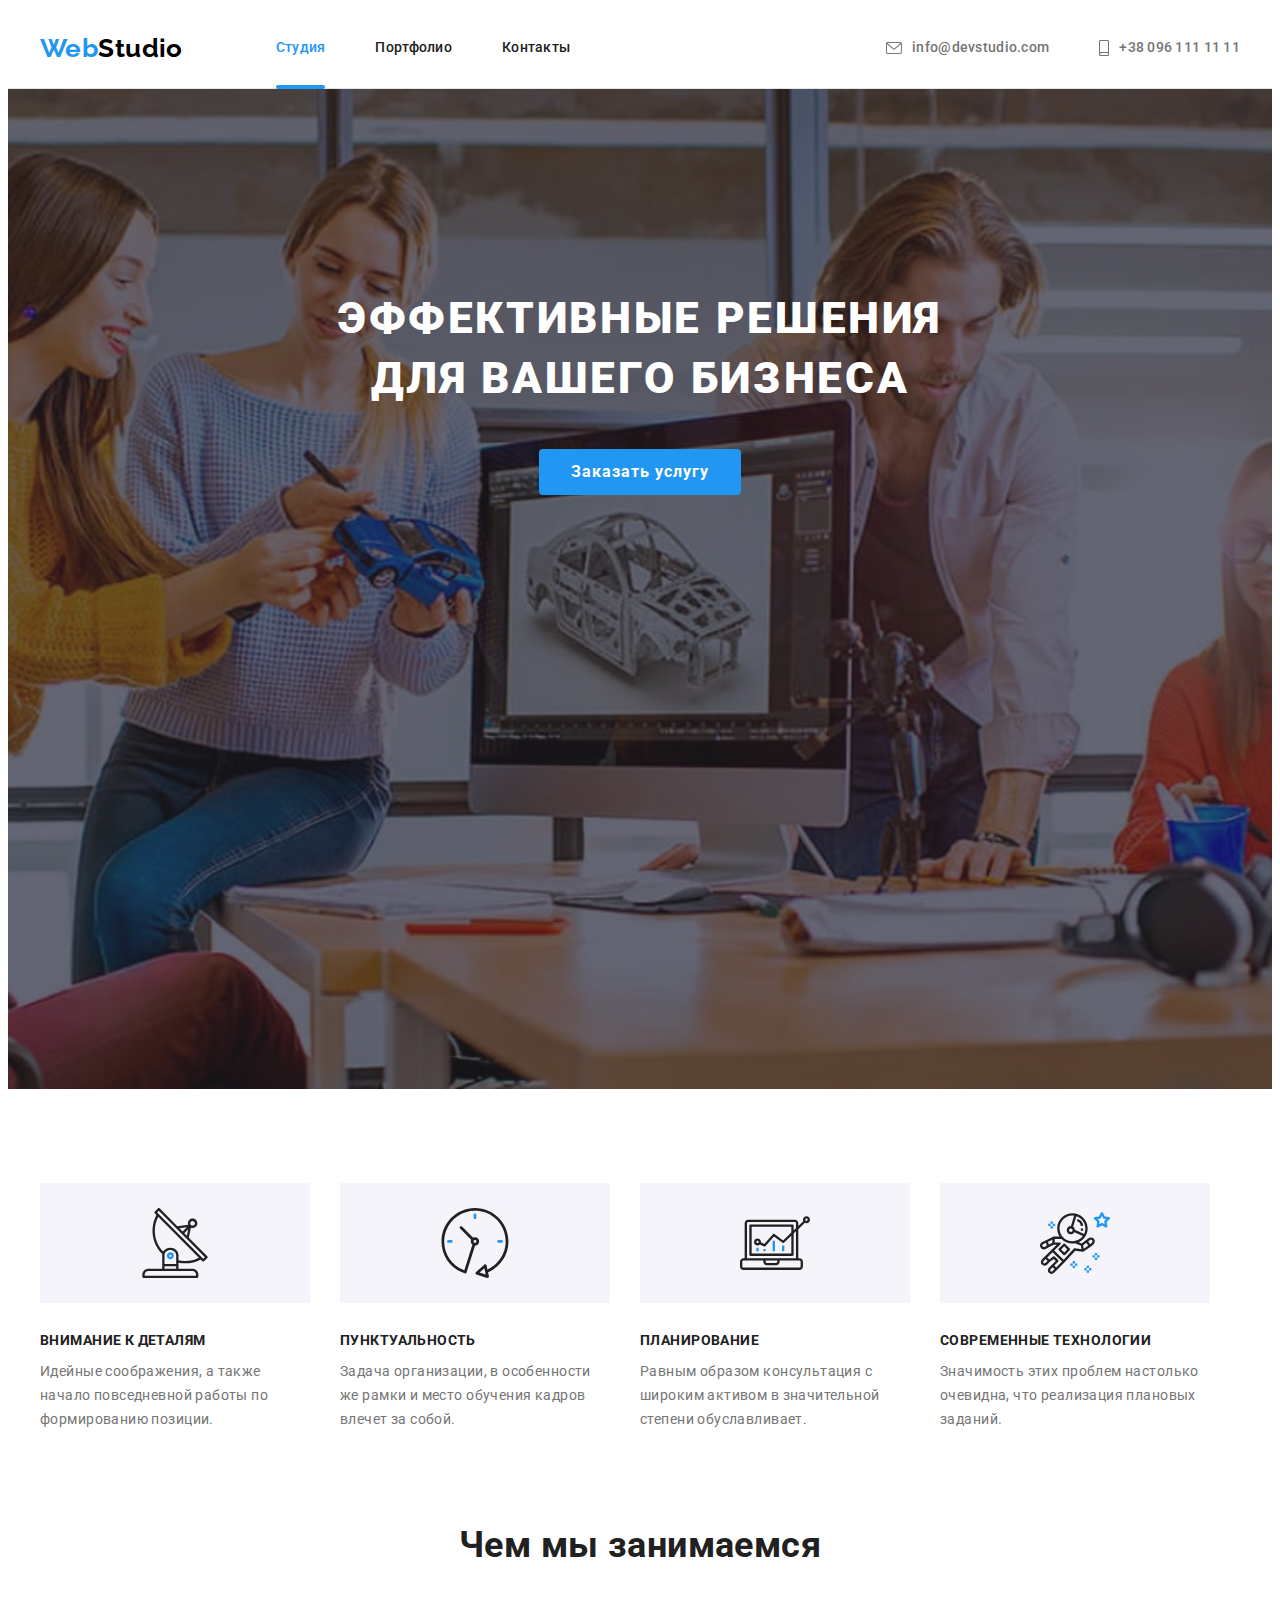
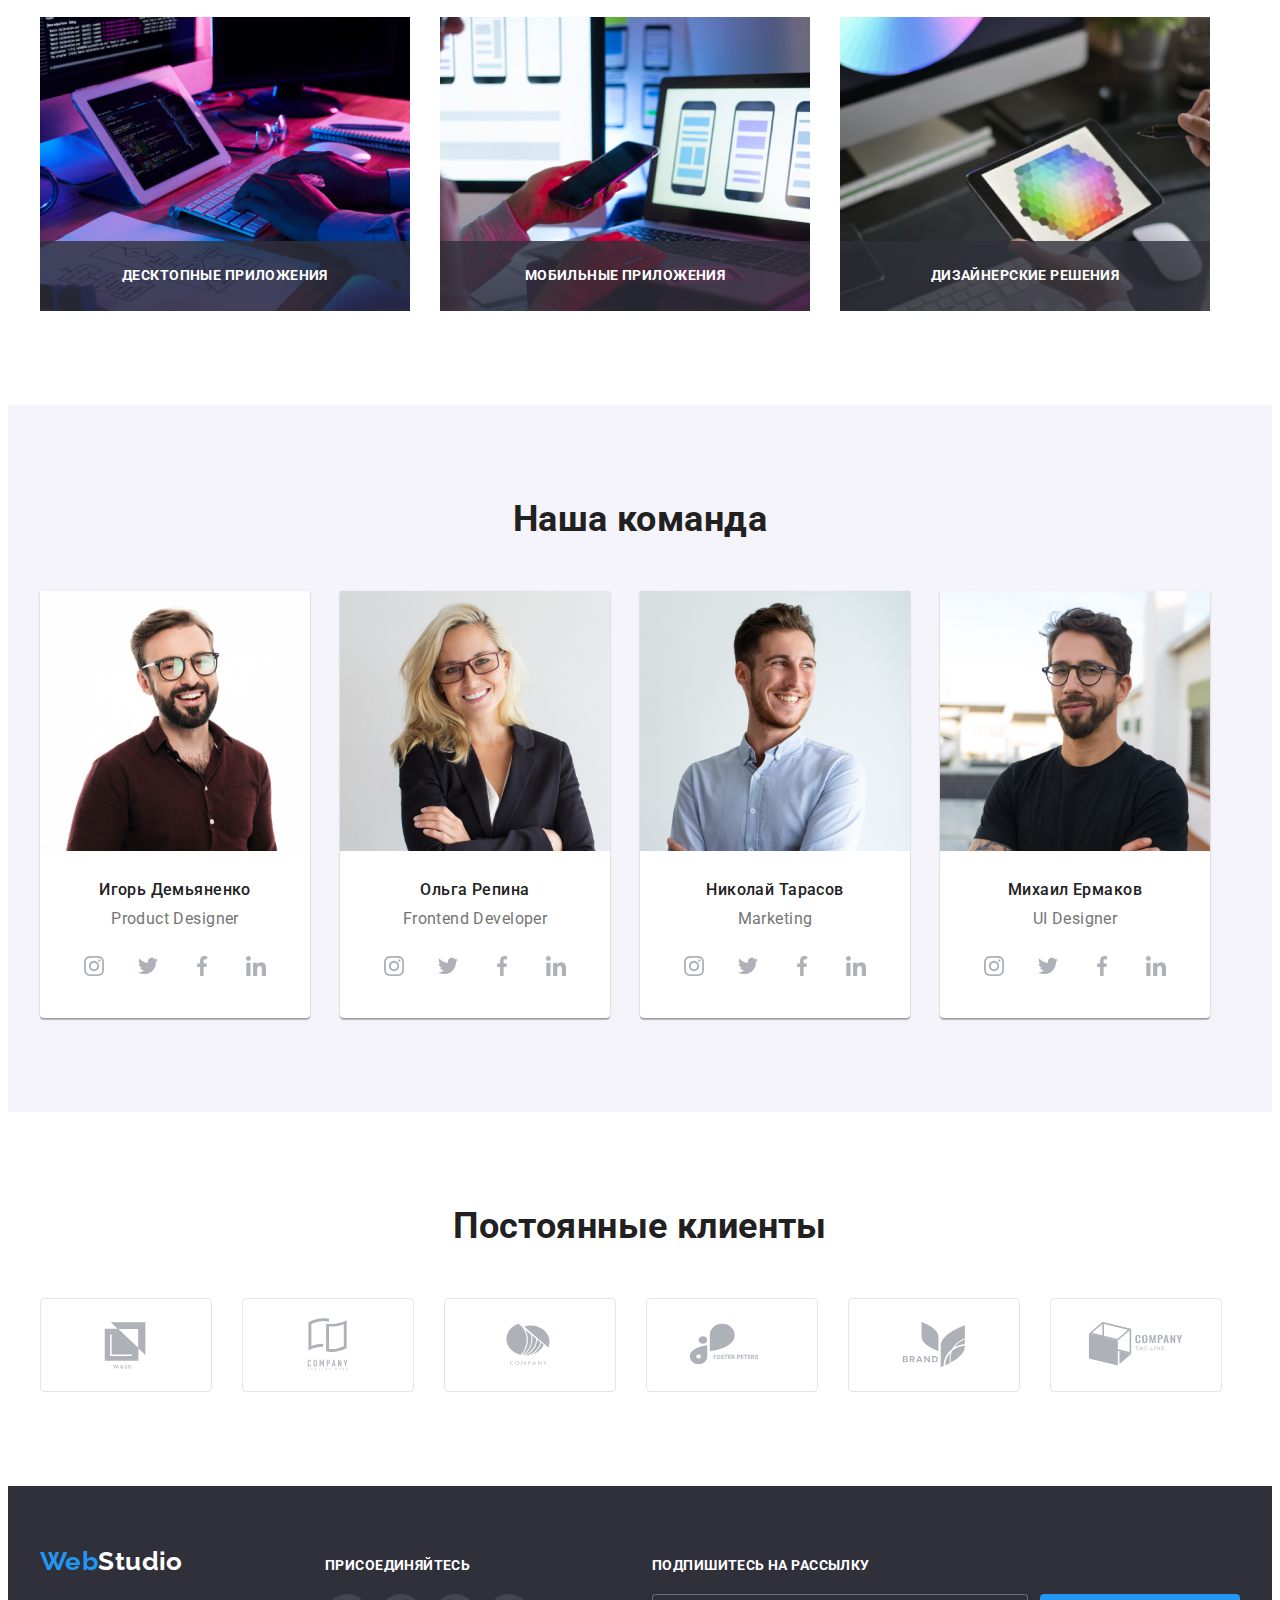
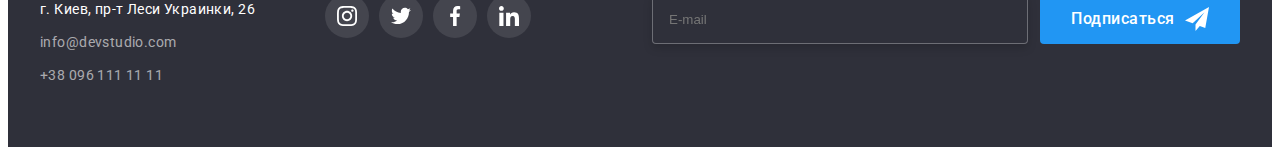
==== index.html @ f5b24560 "добавляет БЭМ в хедер" ====
<!DOCTYPE html>
<html lang="ru">
  <head>
    <meta charset="UTF-8" />
    <meta http-equiv="X-UA-Compatible" content="IE=edge" />
    <meta name="viewport" content="width=device-width, initial-scale=1.0" />
    <title>Document</title>
    <link rel="preconnect" href="https://fonts.googleapis.com" />
    <link rel="preconnect" href="https://fonts.gstatic.com" crossorigin />
    <link
      href="https://fonts.googleapis.com/css2?family=Raleway:wght@700&family=Roboto:wght@400;500;700;900&display=swap"
      rel="stylesheet"
    />
    <link rel="stylesheet" href="https://cdnjs.cloudflare.com/ajax/libs/modern-normalize/1.1.0/modern-normalize.min.css" integrity="sha512-wpPYUAdjBVSE4KJnH1VR1HeZfpl1ub8YT/NKx4PuQ5NmX2tKuGu6U/JRp5y+Y8XG2tV+wKQpNHVUX03MfMFn9Q==" crossorigin="anonymous" referrerpolicy="no-referrer" />
    <link rel="stylesheet" href="./css/styles.css" />
  </head>
  <body>
    <!--Шапка профиля-->

    <header class="header">
      <div class="container container--position">

      <nav class="navigation">
        <a href="./index.html" class="logo">Web<span class="logo__text">Studio</span></a>

        <ul class="site-nav list">
          <li class="site-nav__item">
            <a href="./index.html" class="site-nav__link link site-nav__link--current">Студия</a></li>
          <li class="site-nav__item">
            <a href="./portfolio.html" class="site-nav__link link">Портфолио</a></li>
          <li class="site-nav__item">
            <a href="" class="site-nav__link link">Контакты</a></li>
        </ul>
      </nav>

      <ul class="site-cont list">
        <li class="site-cont__item">
          <a href="mailto:info@devstudio.com" class="site-cont__link link">
            <svg class="site-cont__icon" width="16" height="12">
              <use href="./images/symbol-defs.svg#envelope"></use>
            </svg>
            info@devstudio.com</a></li>
        <li class="site-cont__item site-cont__item--left">
          <a href="tel:+380961111111" class="site-cont__link link">
            <svg class="site-cont__icon" width="10" height="16">
              <use href="./images/symbol-defs.svg#smartphone"></use>
            </svg>
            +38 096 111 11 11</a></li>
      </ul>
      </div>
    </header>
    <main>
      <!--Главная секция-->

      
      <section class="main-name">
        <div class="container">
        <h1 class="main-name-title">Эффективные решения <br> для вашего бизнеса</h1>
        <button type="button" class="button primary link" data-modal-open>Заказать услугу</button>
        </div>
      </section>
      

      <!--Особенности-->

      <section class="section fon-bnf">
        <div class="container">
        <h2 class="section-title visually-hidden">Особенности</h2>
        <ul class="benefits list">
          <li class="item">
            <div class="item-icon">
              <svg class="icon-name-bnf">
                <use href="./images/symbol-defs.svg#antenna"></use>
              </svg>
            </div>
            <h3 class="benefits-title">Внимание к деталям</h3>
            <p class="benefits-about">
              Идейные соображения, а также начало повседневной работы по формированию позиции.
            </p>
          </li>
          <li class="item icon-clock">
            <div class="item-icon">
              <svg class="icon-name-bnf">
                <use href="./images/symbol-defs.svg#clock"></use>
              </svg>
            </div>
            <h3 class="benefits-title">Пунктуальность</h3>
            <p class="benefits-about">
              Задача организации, в особенности же рамки и место обучения кадров влечет за собой.
            </p>
          </li>
          <li class="item icon-diagram">
            <div class="item-icon">
              <svg class="icon-name-bnf">
                <use href="./images/symbol-defs.svg#diagram"></use>
              </svg>
            </div>
            <h3 class="benefits-title">Планирование</h3>
            <p class="benefits-about">
              Равным образом консультация с широким активом в значительной степени обуславливает.
            </p>
          </li>
          <li class="item icon-astronaut">
            <div class="item-icon">
              <svg class="icon-name-bnf">
                <use href="./images/symbol-defs.svg#astronaut"></use>
              </svg>
            </div>
            <h3 class="benefits-title">Современные технологии</h3>
            <p class="benefits-about">
              Значимость этих проблем настолько очевидна, что реализация плановых заданий.
            </p>
          </li>
        </ul>
        </div>
      </section>

      <!--Чем мы занимаемся-->

      <section class="section">
        <div class="container">
        <h2 class="section-title">Чем мы занимаемся</h2>

        <ul class="work-list list">
          <li class="item">
            
              <img src="./images/img1.jpg" alt="Компьютер" width="370" />
                <p class="app-text">Десктопные приложения</p>
              
          </li>
          <li class="item">
      
              <img src="./images/img2.jpg" alt="Телефон" width="370" />
                <p class="app-text">Мобильные приложения</p>
              
          </li>
          <li class="item">
            
              <img src="./images/img3.jpg" alt="Планшет" width="370" />
                <p class="app-text">Дизайнерские решения</p>
              
          </li>
        </ul>
        </div>
      </section>

      <!--Наша команда-->

      <section class="section fon-team">
        <div class="container">
        <h2 class="section-title">Наша команда</h2>

        <ul class="team list">
          <li class="item">
            <img src="./images/igor.jpg" alt="Игорь Демьяненко" width="270" />
            <div class="team-border">
            <h3 class="team-title">Игорь Демьяненко</h3>
            <p lang="en" class="team-position">Product Designer</p>
            <ul class="social list">
              <li class="item-social">
                
                <a href="" class="social-link link">
                  <svg class="icon-social">
                    <use href="./images/symbol-defs.svg#instagram-comd"></use>
                  </svg>
                </a>
                
              </li>
              <li class="item-social">
                
                <a href="" class="social-link link">
                  <svg class="icon-social">
                    <use href="./images/symbol-defs.svg#twitter-comd"></use>
                  </svg>
                </a>
                
              </li>
              <li class="item-social">
                
                <a href="" class="social-link link">
                  <svg class="icon-social">
                    <use href="./images/symbol-defs.svg#facebook-comd"></use>
                  </svg>
                </a>
                
              </li>
              <li class="item-social">
                
                <a href="" class="social-link link">
                  <svg class="icon-social">
                    <use href="./images/symbol-defs.svg#linkedin-comd"></use>
                  </svg>
                </a>
                
              </li>
            </ul>
            </div>
          </li>
          <li class="item">
            <img src="./images/olga.jpg" alt="Ольга Репина" width="270" />
            <div class="team-border">
            <h3 class="team-title">Ольга Репина</h3>
            <p lang="en" class="team-position">Frontend Developer</p>
            <ul class="social list">
              <li class="item-social">
                <div class="icon-border">
                <a href="" class="social-link link">
                <svg class="icon-social">
                  <use href="./images/symbol-defs.svg#instagram-comd"></use>
                </svg>
                </a>
                </div>
              </li>
              <li class="item-social">
                <div class="icon-border">
                <a href="" class="social-link link">
                <svg class="icon-social">
                  <use href="./images/symbol-defs.svg#twitter-comd"></use>
                </svg>
                </a>
                </div>
              </li>
              <li class="item-social">
                <div class="icon-border">
                <a href="" class="social-link link">
                <svg class="icon-social">
                  <use href="./images/symbol-defs.svg#facebook-comd"></use>
                </svg>
                </a>
                </div>
              </li>
              <li class="item-social">
                <div class="icon-border">
                <a href="" class="social-link link">
                <svg class="icon-social">
                  <use href="./images/symbol-defs.svg#linkedin-comd"></use>
                </svg>
                </a>
                </div>
              </li>
            </ul>
            </div>
            
          </li>
          <li class="item">
            <img src="./images/nikolay.jpg" alt="Николай Тарасов" width="270" />
            <div class="team-border">
            <h3 class="team-title">Николай Тарасов</h3>
            <p lang="en" class="team-position">Marketing</p>
            <ul class="social list">
              <li class="item-social">
                <div class="icon-border">
                <a href="" class="social-link link">
                <svg class="icon-social">
                  <use href="./images/symbol-defs.svg#instagram-comd"></use>
                </svg>
                </a>
                </div>
              </li>
              <li class="item-social">
                <div class="icon-border">
                <a href="" class="social-link link">
                <svg class="icon-social">
                  <use href="./images/symbol-defs.svg#twitter-comd"></use>
                </svg>
                </a>
                </div>
              </li>
              <li class="item-social">
                <div class="icon-border">
                <a href="" class="social-link link">
                <svg class="icon-social">
                  <use href="./images/symbol-defs.svg#facebook-comd"></use>
                </svg>
                </a>
                </div>
              </li>
              <li class="item-social">
                <div class="icon-border">
                <a href="" class="social-link link">
                <svg class="icon-social">
                  <use href="./images/symbol-defs.svg#linkedin-comd"></use>
                </svg>
                </a>
                </div>
              </li>
            </ul>
            </div>
            
          </li>
          <li class="item">
            <img src="./images/mihail.jpg" alt="Михаил Ермаков" width="270" />
            <div class="team-border">
            <h3 class="team-title">Михаил Ермаков</h3>
            <p lang="en" class="team-position">UI Designer</p>
            <ul class="social list">
              <li class="item-social">
                <div class="icon-border">
                <a href="" class="social-link link">
                <svg class="icon-social">
                  <use href="./images/symbol-defs.svg#instagram-comd"></use>
                </svg>
                </a>
                </div>
              </li>
              <li class="item-social">
                <div class="icon-border">
                <a href="" class="social-link link">
                <svg class="icon-social">
                  <use href="./images/symbol-defs.svg#twitter-comd"></use>
                </svg>
                </a>
                </div>
              </li>
              <li class="item-social">
                <div class="icon-border">
                <a href="" class="social-link link">
                <svg class="icon-social">
                  <use href="./images/symbol-defs.svg#facebook-comd"></use>
                </svg>
                </a>
                </div>
              </li>
              <li class="item-social">
                <div class="icon-border">
                <a href="" class="social-link link">
                <svg class="icon-social">
                  <use href="./images/symbol-defs.svg#linkedin-comd"></use>
                </svg>
                </a>
                </div>
              </li>
            </ul>
            </div>
            
          </li>
        </ul>
        </div>
      </section>
      
      <!--Постоянные клиенты-->

      <section class="section">
        <div class="container">
        <h2 class="section-title">Постоянные клиенты</h2>
        <ul class="clients list">
          
          <li class="item">
            
            <a href="" class="clients-link link">
              <svg class="icon-name">
                <use href="./images/symbol-defs.svg#Logo-6"></use>
              </svg>
            </a>
            
          </li>
          
          <li class="item">
            
            <a href="" class="clients-link link">
              <svg class="icon-name">
                <use href="./images/symbol-defs.svg#Logo-1"></use>
              </svg>
            </a>
            
          </li>
          <li class="item">
            
            <a href="" class="clients-link link">
              <svg class="icon-name">
                <use href="./images/symbol-defs.svg#Logo-2"></use>
              </svg>
            </a>
            
          </li>
          <li class="item">
            
            <a href="" class="clients-link link">
              <svg class="icon-name">
                <use href="./images/symbol-defs.svg#Logo-3"></use>
              </svg>
            </a>
            
          </li>
          <li class="item">
            
            <a href="" class="clients-link link">
              <svg class="icon-name">
                <use href="./images/symbol-defs.svg#Logo-4"></use>
              </svg>
            </a>
            
          </li>
          <li class="item">
            
            <a href="" class="clients-link link">
              <svg class="icon-name">
                <use href="./images/symbol-defs.svg#Logo-5"></use>
              </svg>
            </a>
            
          </li>
        </ul>
        </div>
      </section>

    </main>

    <!--Подвал-->

    <footer class="footer-page">
      <div class="container">
      <div class="foot-cont">  
      <a href="./index.html" class="logo">Web<span class="logofootStudio">Studio</span></a>

      <div class="address-cont">
      <address class="contacts">
        <ul class="address list">
          <li class="item">
            <a href="" target="_blank" rel="noreferrer noopener" class="address-maps link"
              >г. Киев, пр-т Леси Украинки, 26
              </a>
          </li>
          <li class="item">
            <a href="mailto:info@devstudio.com" class="address-mail link">info@devstudio.com</a>
          </li>
          <li class="item">
            <a href="tel:+380961111111" class="address-mail link">+38 096 111 11 11</a>
          </li>
        </ul>
      </address>
      </div>
      </div>
      
      <div class="soc-fut">
      <h2 class="titel-fut">присоединяйтесь</h2>
      <ul class="fut-list list">
        <li class="item-fut">
          
          <a href="" class="social-border">
          <svg class="icon-fut">
            <use href="./images/symbol-defs.svg#instagram-fut"></use>
          </svg>
          </a>
          
        </li>
        <li class="item-fut">
          
          <a href="" class="social-border">
          <svg class="icon-fut">
            <use href="./images/symbol-defs.svg#twitter-fut"></use>
          </svg>
          </a>
          
        </li>
        <li class="item-fut">
          
          <a href="" class="social-border">
          <svg class="icon-fut">
            <use href="./images/symbol-defs.svg#facebook-fut"></use>
          </svg>
          </a>
          
        </li>
        <li class="item-fut">
          
          <a href="" class="social-border">
          <svg class="icon-fut">
            <use href="./images/symbol-defs.svg#linkedin-fut"></use>
          </svg>
          </a>
          
        </li>
      </ul>
      </div>

      <form class="form">
        <h2 class="spend-titel">Подпишитесь на рассылку</h2>
        <div class="spend-form-fut">
          <div class="spend-form">
            <label for="mail" class="form-label"></label>
            <input type="email" name="mail" id="mail" placeholder="E-mail" required class="form-input"/>
          </div>
          <button type="submit" class="button spend-btn">Подписаться
            <svg class="icon-spend">
              <use href="./images/symbol-defs.svg#send"></use>
            </svg>
          </button>
        </div>

        

      </form>
      
      </div>
    </footer>

    <!--Модальное окно-->

    <div class="backdrop is-hidden" data-modal>
      <div class="modal">
        <button class="close" data-modal-close>
          <svg class="icon-close">
            <use href="./images/symbol-defs.svg#close-black-18dp-2-1"></use>
          </svg>
        </button>

        <form class="form-modal">
          <p class="form-titel-mod">Оставьте свои данные, мы вам перезвоним</p>

          <div class="form-field">
          <label for="name" class="form-label">Имя</label>
          <input type="text" name="name" id="name" class="form-input" required/>
          <svg class="form-icon">
            <use href="./images/symbol-defs.svg#person-black"></use>
          </svg>
          </div>

          <div class="form-field">
          <label for="tel" class="form-label">Телефон</label>
          <input tipe="tel" name="tel" id="tel" class="form-input" required/>
          <svg class="form-icon">
            <use href="./images/symbol-defs.svg#phone-black"></use>
          </svg>
          </div>

          <div class="form-field">
          <label for="mail" class="form-label">Почта</label>
          <input type="email" name="mail" id="mail"class="form-input" required/>
          <svg class="form-icon">
            <use href="./images/symbol-defs.svg#email-black"></use>
          </svg>
          </div>

          <div class="form-field form-comment">
          <label for="comment" class="form-label">Комментарий</label>
          <textarea name="comment" id="comment" placeholder="Введите текст"></textarea>
          </div>

          <div class="form-field form-link">
          
          <label class="form-link-label">
          <input class="checkbox" type="checkbox" name="agreement" class="form-input">  
            <span class="icon"></span>
            Соглашаюсь с рассылкой и принимаю 
            <a href="" class="link">Условия договора</a>
            
          </label>
          </div>


          <button type="submit" class="button btn-form">Отправить</button>
        </form>
      </div>
    </div>

    <script src="./js/modal.js"></script>
  </body>
</html>
---- css/styles.css ----
/*цвет вторичного текста color: #212121*/
/*цвет основного текста color: #757575*/
/*color: #FFFFFF*/
/*акцент #2196F3*/
/*цвет контакты футер color: rgba(255, 255, 255, 0.6);*/
/*цвет фона бизнес и футер background: #2F303A*/
/*цвет наша команда фон background: #F5F4FA*/

:root {
  --primary-text-color: #757575;
  --title-text-color: #212121;
  --accent-color: #2196f3;
  --primary-bg-color: #ffffff;
  --fon-btn-color: #f5f4fa;
  --color-border: #EEEEEE;
  --color-border-buttom: #E5E5E5;
}

body {
  color: var(--primary-text-color);
  background-color: var(--primary-bg-color);
  font-family: Roboto, sans-serif;
  font-size: 14px;
  letter-spacing: 0.03em;
}

h1,
h2,
h3,
h4,
h5,
h6,
p,
ul {
  margin: 0;
}
img {
  display: block;
  max-width: 100%;
  height: auto;
}
address {
  font-style: normal;
}

.section {
  padding: 94px 0;
}

.list {
  list-style: none;
  padding: 0;
  margin: 0;
}

.link {
  text-decoration: none;
}

.container {
  width: 1200px;
  margin-left: auto;
  margin-right: auto;
  padding-left: 15px;
  padding-right: 15px;
  
  /* outline: 2px solid tomato; */
}



.logo {
  color: var(--accent-color);
  font-family: Raleway, sans-serif;
  text-decoration: none;
  font-weight: 700;
  font-size: 26px;
  line-height: 1.19;
}
.logo__text {
  color: #000000;
}


/* --------------header site-nav------------*/
.header {
  display: flex;
  align-items: center;
  border-bottom: 1px solid var(--color-border-buttom);
}

.site-nav__link {
  display: block;
  padding-top: 32px;
  padding-bottom: 32px;

  color: var(--title-text-color);
  text-decoration: none;

  transition: color 250ms cubic-bezier(0.4, 0, 0.2, 1);
}
.site-nav__link:hover,
.site-nav__link:focus {
  color: var(--accent-color);
}

.site-nav__link--current {
  color: var(--accent-color);
}


.site-nav {
  display: flex;
  align-items: center;
  margin-left: 93px;

  font-weight: 500;
  letter-spacing: 0.02em;
  line-height: 1.14;
}

.site-nav__item:not(:last-child) {
  margin-right: 50px;
}
.container--position {
  display: flex;
  align-items: center;
}

.navigation {
  display: flex;
  align-items: center;
}

.site-nav__item {
  position: relative;
}
.site-nav__link--current::after {
  content: "";
  position: absolute;
  bottom: -1px;
  display: block;
  width: 100%;
  height: 4px;
  border-radius: 2px;
  background-color: var(--accent-color);
  
}

/* ------------header contacts---------------*/


.site-cont__link:hover,
.site-cont__link:focus {
  color: var(--accent-color);
}
.site-cont {
  display: flex;
  margin-left: auto;

  font-weight: 500;
  line-height: 1.14;
  letter-spacing: 0.02em;
}
.site-cont__item--left {
  margin-left: 50px;
}

.site-cont__link {
  display: flex;
  align-items:center;
  padding-top: 32px;
  padding-bottom: 32px;

  color: var(--primary-text-color);

  transition: color 250ms cubic-bezier(0.4, 0, 0.2, 1);
}

.site-cont__icon {
  fill: currentColor;
  margin-right: 10px;
}



/* ------------------Главная секция-------------*/
.main-name {
  background-color: #2f303a;
  background-image: linear-gradient(
    to right,
    rgba(47, 48, 58, 0.4),
    rgba(47, 48, 58, 0.4)
  ), url(../images/Img-fon.jpg);
  background-repeat: no-repeat;
  background-position: center; 
  height: 600px;
  max-width: 1600px;
  margin-left: auto;
  margin-right: auto;
  background-size: cover;
  
  text-align: center;
  padding: 200px 0;
}
.main-name .main-name-title {
  margin-top: 0;
  margin-bottom: 40px;
  color: var(--primary-bg-color);
  font-weight: 900;
  font-size: 44px;
  line-height: 1.36;
  text-align: center;
  letter-spacing: 0.06em;
  text-transform: uppercase;
}


.section-title {
  margin-top: 0;
  margin-bottom: 50px;

  color: var(--title-text-color);
  font-weight: 700;
  font-size: 36px;
  line-height: 1.16;
  text-align: center;
  
}

/*----------------особенности----------------*/
.fon-bnf {
  padding-bottom: 0;
}
.benefits {
  display: flex;
}

.benefits .item {
  width: 270px;
  
}
.item-icon {
  display: flex;
  /* outline: 2px solid tomato; */
  justify-content: center;
  align-items: center;
  height: 120px;
  background-color: var(--fon-btn-color);
  margin-bottom: 30px;

}
.icon-name-bnf {
  width: 70px;
  height: 70px;
}



.benefits .item:not(:last-child) {
  margin-right: 30px;
}

.benefits .benefits-title {
  margin-top: 0;
  margin-bottom: 10px;

  color: var(--title-text-color);
  font-weight: 700;
  font-size: 14px;
  line-height: 1.14;
  text-transform: uppercase;
}

.benefits .benefits-about {
  margin-top: 0;
  margin-bottom: 0;

  line-height: 1.72;
}

/*---------------Чем мы занимаемся-------------*/

.work-list {
  display: flex;
}
.work-list .item {
  width: 370px;
}
.work-list .item:not(:last-child) {
  margin-right: 30px;
}

.work-list .item {
  position: relative;
}


.app-text {
  position: absolute;
  
  bottom: 0;
  left: 0;
  margin: 0;
  display: flex;
  justify-content: center;
  align-items: center;

  font-weight: 700;
  line-height: 1.14;
  text-align: center;
  text-transform: uppercase;

  color: #FFFFFF;
  width: 100%;
  height: 70px;

  background-color: rgba(47, 48, 58, 0.8);
}



/*----------------Наша команда---------------*/
.fon-team {
  background-color: var(--fon-btn-color);
}
.team .team-title {
  margin: 0;
  margin-bottom: 10px;

  color: var(--title-text-color);
  font-weight: 500;
  font-size: 16px;
  line-height: 1.18;
  
}

.team .team-position {
  margin-top: 0;
  margin-bottom: 0;
  font-size: 16px;
  line-height: 1.18;
}

.team {
  display: flex;
}
.team .item {
  width: 270px;
  background: var(--primary-bg-color);
  box-shadow: 0px 1px 3px rgba(0, 0, 0, 0.12), 0px 1px 1px rgba(0, 0, 0, 0.14), 0px 2px 1px rgba(0, 0, 0, 0.2);
  border-radius: 0px 0px 4px 4px;
}
.team .item:not(:last-child) {
  margin-right: 30px;
}
.team-border {
  padding: 30px 0;
  text-align: center;
}

.social {
  display: flex;
  justify-content: center;
  margin-top: 16px;
}

.item-social .social-link {
  display: flex;
  align-items: center;
  justify-content: center;
  width: 44px;
  height: 44px;   
  border-radius: 50%;
  color: #AFB1B8;
  

  transition: background-color 250ms cubic-bezier(0.4, 0, 0.2, 1),
  color 250ms cubic-bezier(0.4, 0, 0.2, 1);
 
}

.icon-social {
  width: 20px;
  height: 20px;
  fill: currentColor;
  
}
.social .item-social:not(:last-child) {
  margin-right: 10px;
}


.social-link:hover, .social-link:focus {
  color: var(--primary-bg-color);
  background-color: var(--accent-color);
  outline: none;
}



/*--------------Постоянные клиенты-----------*/

.clients {
  display: flex;
}
.clients-link {
  display: flex;
  justify-content: center;
  align-items: center;
  width: 170px;
  height: 92px;
  border-radius: 4px;
  border: 1px solid var(--color-border-buttom);
  color: #AFB1B8;

  transition: border-color 250ms cubic-bezier(0.4, 0, 0.2, 1),
  color 250ms cubic-bezier(0.4, 0, 0.2, 1);
  
}
.icon-name {
  width: 106px;
  height: 60px;
  fill: currentColor;
 
}

.clients-link:hover, .clients-link:focus {
  color: var(--accent-color);
  border-color: var(--accent-color);
  outline: none;
}




.clients-border:hover {
  border: 2px solid var(--accent-color);
  padding: 16px 32px;
}

.clients .item:not(:last-child) {
  margin-right: 30px;
}



/*-------------------footer------------------*/
.footer-page {
  background-color: #2f303a;
  padding: 60px 0;
}

.logofootStudio {
  color: var(--primary-bg-color);
}

.address .address-maps {
  color: var(--primary-bg-color);

  transition: color 250ms cubic-bezier(0.4, 0, 0.2, 1);
}

.address .address-mail {
  color: rgba(255, 255, 255, 0.6);

  transition: color 250ms cubic-bezier(0.4, 0, 0.2, 1);
}
.address .link:hover,
.address .link:focus {
  color: var(--accent-color);
}
.address .item {
  display: block;
}

.address-cont {
  margin-top: 20px;
}


.address .item:not(:last-child) {
  margin-bottom: 9px;
}

.contacts a {
  line-height: 1.72;
}

.titel-fut {
  font-weight: 700;
  font-size: 14px;
  line-height: 1.14;
  letter-spacing: 0.03em;
  text-transform: uppercase;
  color: var(--primary-bg-color);
}

.icon-fut {
  width: 20px;
  height: 20px;
}
.fut-list {
  display: flex;
  margin-top: 20px;
}
.footer-page .container {
  display: flex;
  align-items: baseline;
}

.soc-fut {
  margin-left: 70px;
  
}
.social-border {
  display: flex;
  align-items: center;
  justify-content: center;
  width: 44px;
  height: 44px;   
  border-radius: 50%;
  background-color: rgba(255, 255, 255, 0.1);

  transition: background-color 250ms cubic-bezier(0.4, 0, 0.2, 1);
  
}
.fut-list .item-fut:not(:last-child) {
  margin-right: 10px;
}
.social-border:hover, .social-border:focus {
  background-color: var(--accent-color);
  outline: none;
}

/* -----------------Форма--------------- */
.form {
  margin-left: auto;
}

.form input {
  margin: 0;
  padding: 0;
  padding-left: 16px;
  width: 358px;
  border: 1px solid rgba(255, 255, 255, 0.3);
  filter: drop-shadow(0px 4px 4px rgba(0, 0, 0, 0.15));
  border-radius: 4px;
  background-color: #2F303A;
  color: var(--primary-bg-color);

  transition: border 250ms cubic-bezier(0.4, 0, 0.2, 1);
}

.form input:hover {
  border: 1px solid var(--color-border);
}

.spend-titel {
  font-weight: 700;
  font-size: 14px;
  line-height: 1.14;
  text-transform: uppercase;
  margin-bottom: 20px;
  
  color: var(--primary-bg-color);
}
.button.spend-btn {
  margin-left: 12px;
  width: 200px;
  height: 50px;
  background-color: var(--accent-color);
  color: var(--primary-bg-color);
  display: flex;
  align-items: center;
  justify-content: center;

  transition: background-color 250ms cubic-bezier(0.4, 0, 0.2, 1),
}

.button.spend-btn:hover, 
.button.spend-btn:focus {
  background-color: #188ce8;
}
.spend-form {
  display: flex;
  
}
.spend-form-fut {
  display: flex;
}
.icon-spend {
  width: 24px;
  height: 24px;
  margin-left: 10px;
}

/*-------------button-------------------*/

.button {
  border-radius: 4px;
  color: var(--title-text-color);
  background-color: var(--fon-btn-color);
  cursor: pointer;
  font-family: inherit;
  font-weight: 500;
  font-size: 16px;
  line-height: 1.63;
  text-align: center;
  padding: 6px 22px;
  border: none;
  letter-spacing: 0.03em;

  transition: background-color 250ms cubic-bezier(0.4, 0, 0.2, 1),
  color 250ms cubic-bezier(0.4, 0, 0.2, 1),
  box-shadow 250ms cubic-bezier(0.4, 0, 0.2, 1);
}
    
  

.button.primary.link {
  padding: 10px 32px;
  align-items: center;
}

.main-name .link:hover,
.main-name .link:focus {
  background-color: var(--accent-color);
  background-color: #188ce8;
}

.filtr .link:hover,
.filtr .link:focus {
  color: var(--primary-bg-color);
  background-color: var(--accent-color);
  box-shadow: 0px 3px 1px rgba(0, 0, 0, 0.1), 0px 1px 2px rgba(0, 0, 0, 0.08), 0px 2px 2px rgba(0, 0, 0, 0.12);
  
  
}
.button.primary {
  color: var(--primary-bg-color);
  background-color: var(--accent-color);
  font-weight: 700;
  letter-spacing: 0.06em;
}


.filtr {
  display: flex;
  margin-bottom: 50px;
  justify-content: center;
  align-items: center;
}

.filtr .item:not(:last-child) {
  margin-right: 8px;
}

/*-----------------Портфолио--------------*/
.work .work-titel {
  color: var(--title-text-color);
}
.work .section-title {
  margin-bottom: 4px;

  font-weight: 700;
  font-size: 18px;
  line-height: 2;
  text-align: left;
  letter-spacing: 0.06em;
}

.work .work-about {
  color: var(--primary-text-color);
  font-size: 16px;
  line-height: 1.87;
}

.work-examples {
  display: flex;
  flex-wrap: wrap;

  margin-left: -30px;
  margin-top: -30px;
}

.work-examples .item {
  flex-basis: calc(100% / 3 - 30px);

  margin-left: 30px;
  margin-top: 30px;
}

.work-border {
  padding: 20px 24px;
  border-bottom: 1px solid var(--color-border);
  border-left: 1px solid var(--color-border);
  border-right: 1px solid var(--color-border);
}

.visually-hidden {
  position: absolute;
  width: 1px;
  height: 1px;
  margin: -1px;
  border: 0;
  padding: 0;
  white-space: nowrap;
  clip-path: inset(100%);
  clip: rect(0 0 0 0);
  overflow: hidden;
}


.shadow {
  display: block;
}
.shadow:hover,
.shadow:focus {
  box-shadow: 0px 1px 1px rgba(0, 0, 0, 0.12), 0px 4px 4px rgba(0, 0, 0, 0.06), 1px 4px 6px rgba(0, 0, 0, 0.16);
  transition: box-shadow 250ms cubic-bezier(0.4, 0, 0.2, 1);
}
.shadow:hover .text-thumb, 
.shadow:focus .text-thumb {
  opacity: 1;
}

.work-thumb {
  position: relative;
  overflow: hidden;
}
.text-thumb {
  position: absolute;
  display: block;
  top: 50%;
  left: 50%;
  transform: translate(-50%, -50%);

  width: 322px;
  height: 168px;

  font-size: 18px;
  line-height: 1.56;
  letter-spacing: 0.03em;

  color: #FFFFFF;

  opacity: 0;
  transition: opacity 250ms cubic-bezier(0.4, 0, 0.2, 1);


}

.shadow-overlay {
  
  position: absolute;
  
  top: 0;
  left: 0;
  width: 100%;
  height: 100%;
  background-color: rgba(33, 150, 243, 0.9);

  /* opacity: 0; */
  transform: translateY(100%);

  transition: transform 250ms cubic-bezier(0.4, 0, 0.2, 1);

}

.shadow:hover .shadow-overlay, 
.shadow:focus .shadow-overlay {
  opacity: 1;
  transform: translateY(0);
}


/*-------------модальное окно--------------*/

.backdrop {
  position: fixed;
  top: 0;
  left: 0;
  width: 100%;
  height: 100%;

  background-color:rgba(0, 0, 0, 0.2);

  opacity: 1;
  transition: opacity 250ms cubic-bezier(0.4, 0, 0.2, 1);
}

.backdrop.is-hidden .modal {
  transform: translate(-50%, -50%) scale(0.9);
}

.modal {
  position: absolute;
  top: 50%;
  left: 50%;

  width: 528px;
  height: 581px;
  
  background: var(--primary-bg-color);
  box-shadow: 0px 1px 3px rgba(0, 0, 0, 0.12), 0px 1px 1px rgba(0, 0, 0, 0.14), 0px 2px 1px rgba(0, 0, 0, 0.2);
  border-radius: 4px;

  transform: translate(-50%, -50%) scale(1);

  transition: transform 250ms cubic-bezier(0.4, 0, 0.2, 1);
}



.icon-close {
  width: 18px;
  height: 18px;
  fill: currentColor;
}
.close {
  position: absolute;
  display: flex;
  justify-content: center;
  align-items: center;
  margin-bottom: auto;
  margin-left: auto;
  width: 30px;
  height: 30px;
  top: 8px;
  right: 8px;
  cursor: pointer;
  color: #000000;
  
  background-color: var(--primary-bg-color);
  border: 1px solid rgba(0, 0, 0, 0.1);
  border-radius: 50%;

  transition: color 250ms cubic-bezier(0.4, 0, 0.2, 1);
}

.close:hover,
.close:focus {
  color: var(--accent-color);
}


.backdrop.is-hidden {
  opacity: 0;
  pointer-events: none;
  
}

/*---------------Форма-модал----------------*/

textarea {
  resize: none;
  width: 448px;
  height: 120px;
  padding: 12px 16px;
  border: 1px solid rgba(33, 33, 33, 0.2);
  border-radius: 4px;
  font-size: 12px;
  line-height: 1.16;
  letter-spacing: 0.01em;

  transition: border 250ms cubic-bezier(0.4, 0, 0.2, 1);
  
}
textarea:focus, textarea:hover {
  outline: none;
  border: 1px solid var(--accent-color);
}


.form-modal {
  width: 528px;
  height: 581px;
  padding: 40px;
  

}
.form-field {
  position: relative;
  margin-bottom: 10px;
  display: flex;
  flex-direction: column;
  text-align: start;

  transition: border 250ms cubic-bezier(0.4, 0, 0.2, 1);

}

.form-titel-mod {
  font-weight: 700;
  font-size: 20px;
  line-height: 1.15;
  text-align: center;
  letter-spacing: 0.03em;
  margin-bottom: 12px;

  color: #212121;
} 

.form-field label {
  display: block;
  margin-bottom: 4px;
}
.form-field input {
  padding-left: 42px;
  border: 1px solid rgba(33, 33, 33, 0.2);
  border-radius: 4px;
  height: 40px;
  cursor: pointer;

  transition: border 250ms cubic-bezier(0.4, 0, 0.2, 1), 
  color 250ms cubic-bezier(0.4, 0, 0.2, 1);
  
}
.form-field:focus-within .form-input,
.form-field:hover .form-input {
  outline: none;
  border: 1px solid var(--accent-color);
}


.form-icon {
  display: inline-block;
  position: absolute;
  top: 50%;
  left: 12px;
  width: 18px;
  height: 18px;
  cursor: pointer;
  

  transition: fill 250ms cubic-bezier(0.4, 0, 0.2, 1);

}

.form-field:focus-within .form-icon,
.form-field:hover .form-icon {
  fill: var(--accent-color);
}


.button.btn-form {
  margin: 0 auto;
  display: block;
  padding: 10px 55px;
  font-weight: 700;
  font-size: 16px;
  line-height: 1.87;
  letter-spacing: 0.06em;
  background-color: var(--accent-color);
  color: var(--primary-bg-color);
}
.btn-form:hover,
.btn-form:focus {
  background-color: #188CE8;
  box-shadow: 0px 4px 4px rgba(0, 0, 0, 0.15);
  border-radius: 4px;
  
}

.form-field.form-comment {
  margin-bottom: 20px;
}

.form-field.form-link {
  margin-bottom: 30px;
}

.form-field.form-link .link {
  line-height: 1.72;
  text-decoration-line: underline;
  color: var(--accent-color);
}

.checkbox {
  position: absolute;
  width: 1px;
  height: 1px;
  margin: -1px;
  border: 0;
  padding: 0;
  white-space: nowrap;
  clip-path: inset(100%);
  clip: rect(0 0 0 0);
  overflow: hidden;


}
.form-field .form-label {
  font-size: 12px;
  line-height: 1.16;
  letter-spacing: 0.01em;
}





.form-field .form-link-label {
  display: flex;
  align-items: center;
  justify-content: center;
  margin-bottom: 0px;
}

.form-link-label .icon {
  display: inline-block;
  width: 16px;
  height: 15px;
  border: 2px solid #212121;
  border-radius: 2px;
  margin-right: 7px;
  
}
.checkbox:checked ~ .icon {
  border-color: var(--accent-color);
  background-color: var(--accent-color);
  background-image: url(../images/Vector\ \(1\).svg);
  background-size: contain;
  background-origin: border-box;
  background-position: center;
}
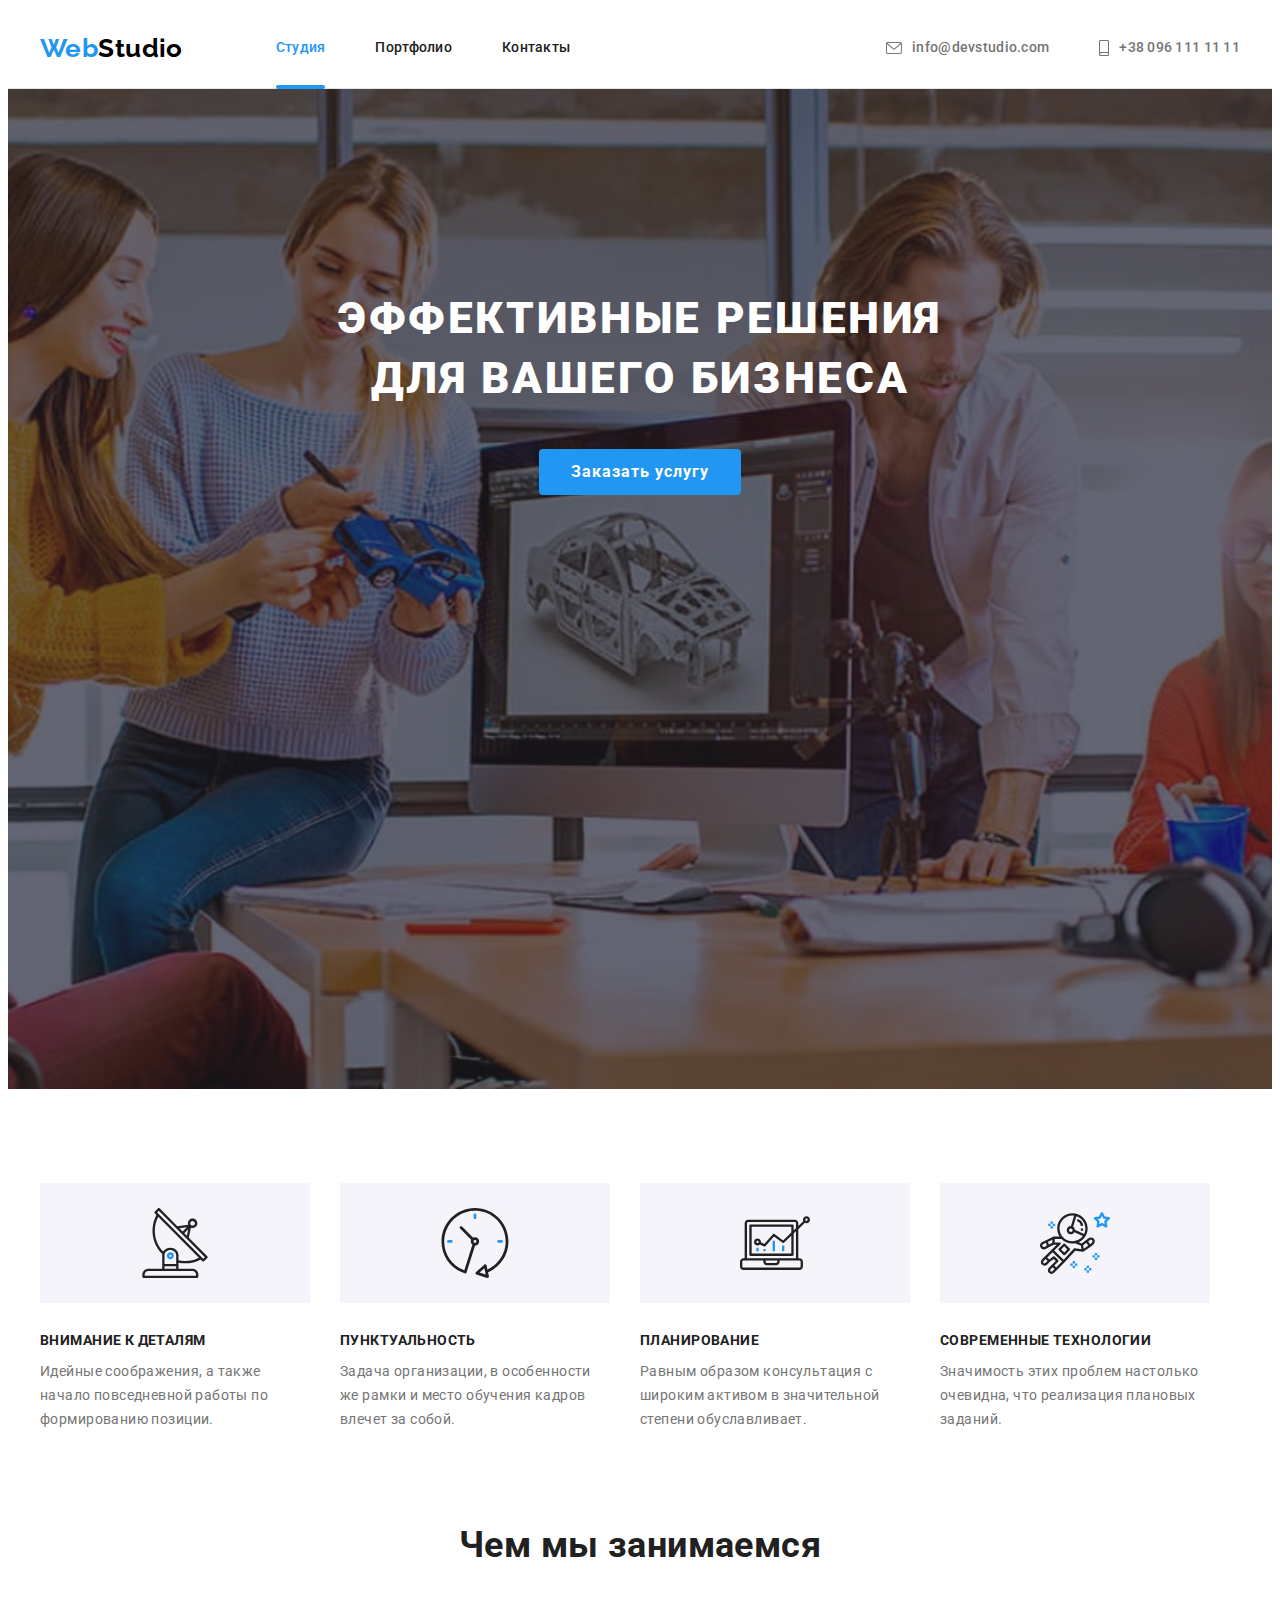
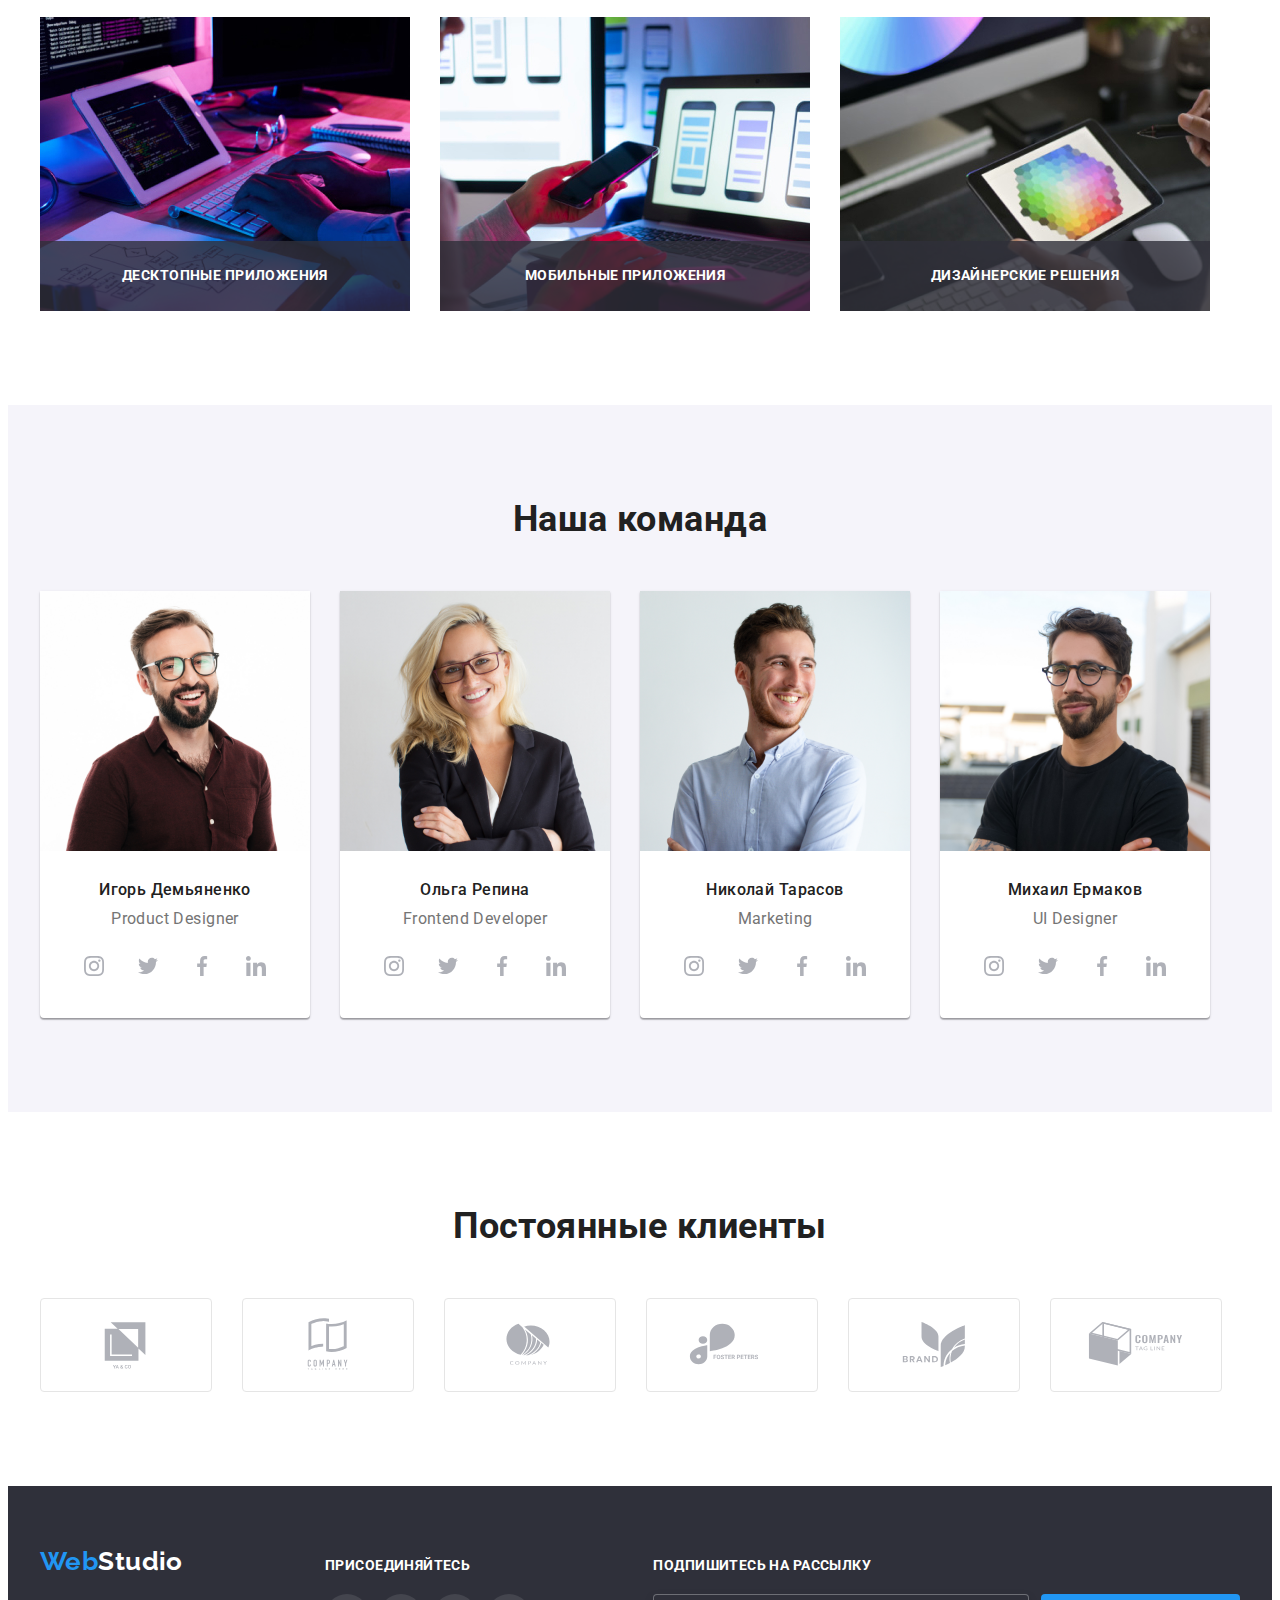
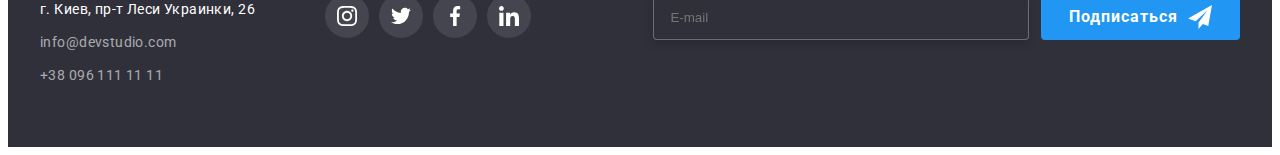
==== commit 2a9fcc0c: "Добавляет БЄМ" ====
--- a/index.html
+++ b/index.html
@@ -18,31 +18,31 @@
     <!--Шапка профиля-->
 
     <header class="header">
-      <div class="container container--position">
+      <div class="container container__header">
 
       <nav class="navigation">
         <a href="./index.html" class="logo">Web<span class="logo__text">Studio</span></a>
 
-        <ul class="site-nav list">
+        <ul class="site-nav">
           <li class="site-nav__item">
-            <a href="./index.html" class="site-nav__link link site-nav__link--current">Студия</a></li>
+            <a href="./index.html" class="site-nav__link site-nav__link--current">Студия</a></li>
           <li class="site-nav__item">
-            <a href="./portfolio.html" class="site-nav__link link">Портфолио</a></li>
+            <a href="./portfolio.html" class="site-nav__link">Портфолио</a></li>
           <li class="site-nav__item">
             <a href="" class="site-nav__link link">Контакты</a></li>
         </ul>
       </nav>
 
-      <ul class="site-cont list">
-        <li class="site-cont__item">
-          <a href="mailto:info@devstudio.com" class="site-cont__link link">
-            <svg class="site-cont__icon" width="16" height="12">
+      <ul class="contacts list">
+        <li class="contacts__item">
+          <a href="mailto:info@devstudio.com" class="contacts__link">
+            <svg class="contacts__icon" width="16" height="12">
               <use href="./images/symbol-defs.svg#envelope"></use>
             </svg>
             info@devstudio.com</a></li>
-        <li class="site-cont__item site-cont__item--left">
-          <a href="tel:+380961111111" class="site-cont__link link">
-            <svg class="site-cont__icon" width="10" height="16">
+        <li class="contacts__item contacts__item--left">
+          <a href="tel:+380961111111" class="contacts__link">
+            <svg class="contacts__icon" width="10" height="16">
               <use href="./images/symbol-defs.svg#smartphone"></use>
             </svg>
             +38 096 111 11 11</a></li>
@@ -53,61 +53,61 @@
       <!--Главная секция-->
 
       
-      <section class="main-name">
+      <section class="hero">
         <div class="container">
-        <h1 class="main-name-title">Эффективные решения <br> для вашего бизнеса</h1>
-        <button type="button" class="button primary link" data-modal-open>Заказать услугу</button>
+        <h1 class="hero__title">Эффективные решения <br> для вашего бизнеса</h1>
+        <button type="button" class="button hero__button" data-modal-open>Заказать услугу</button>
         </div>
       </section>
       
 
       <!--Особенности-->
 
-      <section class="section fon-bnf">
+      <section class="benefits section">
         <div class="container">
-        <h2 class="section-title visually-hidden">Особенности</h2>
-        <ul class="benefits list">
-          <li class="item">
-            <div class="item-icon">
-              <svg class="icon-name-bnf">
+        <h2 class="section-title section-title__benefits">Особенности</h2>
+        <ul class="benefits__list">
+          <li class="benefits__item">
+            <div class="benefits__wrapper">
+              <svg class="benefits__icon">
                 <use href="./images/symbol-defs.svg#antenna"></use>
               </svg>
             </div>
-            <h3 class="benefits-title">Внимание к деталям</h3>
-            <p class="benefits-about">
+            <h3 class="benefits__title">Внимание к деталям</h3>
+            <p class="benefits__text">
               Идейные соображения, а также начало повседневной работы по формированию позиции.
             </p>
           </li>
-          <li class="item icon-clock">
-            <div class="item-icon">
-              <svg class="icon-name-bnf">
+          <li class="benefits__item">
+            <div class="benefits__wrapper">
+              <svg class="benefits__icon">
                 <use href="./images/symbol-defs.svg#clock"></use>
               </svg>
             </div>
-            <h3 class="benefits-title">Пунктуальность</h3>
-            <p class="benefits-about">
+            <h3 class="benefits__title">Пунктуальность</h3>
+            <p class="benefits__text">
               Задача организации, в особенности же рамки и место обучения кадров влечет за собой.
             </p>
           </li>
-          <li class="item icon-diagram">
-            <div class="item-icon">
-              <svg class="icon-name-bnf">
+          <li class="benefits__item">
+            <div class="benefits__wrapper">
+              <svg class="benefits__icon">
                 <use href="./images/symbol-defs.svg#diagram"></use>
               </svg>
             </div>
-            <h3 class="benefits-title">Планирование</h3>
-            <p class="benefits-about">
+            <h3 class="benefits__title">Планирование</h3>
+            <p class="benefits__text">
               Равным образом консультация с широким активом в значительной степени обуславливает.
             </p>
           </li>
-          <li class="item icon-astronaut">
-            <div class="item-icon">
-              <svg class="icon-name-bnf">
+          <li class="benefits__item">
+            <div class="benefits__wrapper">
+              <svg class="benefits__icon">
                 <use href="./images/symbol-defs.svg#astronaut"></use>
               </svg>
             </div>
-            <h3 class="benefits-title">Современные технологии</h3>
-            <p class="benefits-about">
+            <h3 class="benefits__title">Современные технологии</h3>
+            <p class="benefits__text">
               Значимость этих проблем настолько очевидна, что реализация плановых заданий.
             </p>
           </li>
@@ -117,27 +117,27 @@
 
       <!--Чем мы занимаемся-->
 
-      <section class="section">
+      <section class="job section">
         <div class="container">
         <h2 class="section-title">Чем мы занимаемся</h2>
 
-        <ul class="work-list list">
-          <li class="item">
+        <ul class="job__list">
+          <li class="job__item">
             
               <img src="./images/img1.jpg" alt="Компьютер" width="370" />
-                <p class="app-text">Десктопные приложения</p>
+                <p class="job__text">Десктопные приложения</p>
               
           </li>
-          <li class="item">
+          <li class="job__item">
       
               <img src="./images/img2.jpg" alt="Телефон" width="370" />
-                <p class="app-text">Мобильные приложения</p>
+                <p class="job__text">Мобильные приложения</p>
               
           </li>
-          <li class="item">
+          <li class="job__item">
             
               <img src="./images/img3.jpg" alt="Планшет" width="370" />
-                <p class="app-text">Дизайнерские решения</p>
+                <p class="job__text">Дизайнерские решения</p>
               
           </li>
         </ul>
@@ -146,48 +146,48 @@
 
       <!--Наша команда-->
 
-      <section class="section fon-team">
+      <section class="team-cards section">
         <div class="container">
         <h2 class="section-title">Наша команда</h2>
 
-        <ul class="team list">
-          <li class="item">
+        <ul class="team-cards__list">
+          <li class="team-cards__item">
             <img src="./images/igor.jpg" alt="Игорь Демьяненко" width="270" />
-            <div class="team-border">
-            <h3 class="team-title">Игорь Демьяненко</h3>
-            <p lang="en" class="team-position">Product Designer</p>
-            <ul class="social list">
-              <li class="item-social">
-                
-                <a href="" class="social-link link">
-                  <svg class="icon-social">
+            <div class="team-cards__wrapper">
+            <h3 class="team-cards__title">Игорь Демьяненко</h3>
+            <p lang="en" class="team-cards__text">Product Designer</p>
+            <ul class="social-network">
+              <li class="social-network__item">
+                
+                <a href="" class="social-network__link">
+                  <svg class="social-network__icon">
                     <use href="./images/symbol-defs.svg#instagram-comd"></use>
                   </svg>
                 </a>
                 
               </li>
-              <li class="item-social">
-                
-                <a href="" class="social-link link">
-                  <svg class="icon-social">
+              <li class="social-network__item">
+                
+                <a href="" class="social-network__link">
+                  <svg class="social-network__icon">
                     <use href="./images/symbol-defs.svg#twitter-comd"></use>
                   </svg>
                 </a>
                 
               </li>
-              <li class="item-social">
-                
-                <a href="" class="social-link link">
-                  <svg class="icon-social">
+              <li class="social-network__item">
+                
+                <a href="" class="social-network__link">
+                  <svg class="social-network__icon">
                     <use href="./images/symbol-defs.svg#facebook-comd"></use>
                   </svg>
                 </a>
                 
               </li>
-              <li class="item-social">
-                
-                <a href="" class="social-link link">
-                  <svg class="icon-social">
+              <li class="social-network__item">
+                
+                <a href="" class="social-network__link">
+                  <svg class="social-network__icon">
                     <use href="./images/symbol-defs.svg#linkedin-comd"></use>
                   </svg>
                 </a>
@@ -196,139 +196,139 @@
             </ul>
             </div>
           </li>
-          <li class="item">
+          <li class="team-cards__item">
             <img src="./images/olga.jpg" alt="Ольга Репина" width="270" />
-            <div class="team-border">
-            <h3 class="team-title">Ольга Репина</h3>
-            <p lang="en" class="team-position">Frontend Developer</p>
-            <ul class="social list">
-              <li class="item-social">
-                <div class="icon-border">
-                <a href="" class="social-link link">
-                <svg class="icon-social">
+            <div class="team-cards__wrapper">
+            <h3 class="team-cards__title">Ольга Репина</h3>
+            <p lang="en" class="team-cards__text">Frontend Developer</p>
+            <ul class="social-network">
+              <li class="social-network__item">
+                
+                <a href="" class="social-network__link">
+                <svg class="social-network__icon">
                   <use href="./images/symbol-defs.svg#instagram-comd"></use>
                 </svg>
                 </a>
-                </div>
-              </li>
-              <li class="item-social">
-                <div class="icon-border">
-                <a href="" class="social-link link">
-                <svg class="icon-social">
+                
+              </li>
+              <li class="social-network__item">
+                
+                <a href="" class="social-network__link">
+                <svg class="social-network__icon">
                   <use href="./images/symbol-defs.svg#twitter-comd"></use>
                 </svg>
                 </a>
-                </div>
-              </li>
-              <li class="item-social">
-                <div class="icon-border">
-                <a href="" class="social-link link">
-                <svg class="icon-social">
+                
+              </li>
+              <li class="social-network__item">
+                
+                <a href="" class="social-network__link">
+                <svg class="social-network__icon">
                   <use href="./images/symbol-defs.svg#facebook-comd"></use>
                 </svg>
                 </a>
-                </div>
-              </li>
-              <li class="item-social">
-                <div class="icon-border">
-                <a href="" class="social-link link">
-                <svg class="icon-social">
+                
+              </li>
+              <li class="social-network__item">
+                
+                <a href="" class="social-network__link">
+                <svg class="social-network__icon">
                   <use href="./images/symbol-defs.svg#linkedin-comd"></use>
                 </svg>
                 </a>
-                </div>
+                
               </li>
             </ul>
             </div>
             
           </li>
-          <li class="item">
+          <li class="team-cards__item">
             <img src="./images/nikolay.jpg" alt="Николай Тарасов" width="270" />
-            <div class="team-border">
-            <h3 class="team-title">Николай Тарасов</h3>
-            <p lang="en" class="team-position">Marketing</p>
-            <ul class="social list">
-              <li class="item-social">
-                <div class="icon-border">
-                <a href="" class="social-link link">
-                <svg class="icon-social">
+            <div class="team-cards__wrapper">
+            <h3 class="team-cards__title">Николай Тарасов</h3>
+            <p lang="en" class="team-cards__text">Marketing</p>
+            <ul class="social-network">
+              <li class="social-network__item">
+                
+                <a href="" class="social-network__link">
+                <svg class="social-network__icon">
                   <use href="./images/symbol-defs.svg#instagram-comd"></use>
                 </svg>
                 </a>
-                </div>
-              </li>
-              <li class="item-social">
-                <div class="icon-border">
-                <a href="" class="social-link link">
-                <svg class="icon-social">
+                
+              </li>
+              <li class="social-network__item">
+                
+                <a href="" class="social-network__link">
+                <svg class="social-network__icon">
                   <use href="./images/symbol-defs.svg#twitter-comd"></use>
                 </svg>
                 </a>
-                </div>
-              </li>
-              <li class="item-social">
-                <div class="icon-border">
-                <a href="" class="social-link link">
-                <svg class="icon-social">
+                
+              </li>
+              <li class="social-network__item">
+                
+                <a href="" class="social-network__link">
+                <svg class="social-network__icon">
                   <use href="./images/symbol-defs.svg#facebook-comd"></use>
                 </svg>
                 </a>
-                </div>
-              </li>
-              <li class="item-social">
-                <div class="icon-border">
-                <a href="" class="social-link link">
-                <svg class="icon-social">
+                
+              </li>
+              <li class="social-network__item">
+                
+                <a href="" class="social-network__link">
+                <svg class="social-network__icon">
                   <use href="./images/symbol-defs.svg#linkedin-comd"></use>
                 </svg>
                 </a>
-                </div>
+                
               </li>
             </ul>
             </div>
             
           </li>
-          <li class="item">
+          <li class="team-cards__item">
             <img src="./images/mihail.jpg" alt="Михаил Ермаков" width="270" />
-            <div class="team-border">
-            <h3 class="team-title">Михаил Ермаков</h3>
-            <p lang="en" class="team-position">UI Designer</p>
-            <ul class="social list">
-              <li class="item-social">
-                <div class="icon-border">
-                <a href="" class="social-link link">
-                <svg class="icon-social">
+            <div class="team-cards__wrapper">
+            <h3 class="team-cards__title">Михаил Ермаков</h3>
+            <p lang="en" class="team-cards__text">UI Designer</p>
+            <ul class="social-network">
+              <li class="social-network__item">
+                
+                <a href="" class="social-network__link">
+                <svg class="social-network__icon">
                   <use href="./images/symbol-defs.svg#instagram-comd"></use>
                 </svg>
                 </a>
-                </div>
-              </li>
-              <li class="item-social">
-                <div class="icon-border">
-                <a href="" class="social-link link">
-                <svg class="icon-social">
+                
+              </li>
+              <li class="social-network__item">
+                
+                <a href="" class="social-network__link">
+                <svg class="social-network__icon">
                   <use href="./images/symbol-defs.svg#twitter-comd"></use>
                 </svg>
                 </a>
-                </div>
-              </li>
-              <li class="item-social">
-                <div class="icon-border">
-                <a href="" class="social-link link">
-                <svg class="icon-social">
+                
+              </li>
+              <li class="social-network__item">
+                
+                <a href="" class="social-network__link">
+                <svg class="social-network__icon">
                   <use href="./images/symbol-defs.svg#facebook-comd"></use>
                 </svg>
                 </a>
-                </div>
-              </li>
-              <li class="item-social">
-                <div class="icon-border">
-                <a href="" class="social-link link">
-                <svg class="icon-social">
+                
+              </li>
+              <li class="social-network__item">
+                
+                <a href="" class="social-network__link">
+                <svg class="social-network__icon">
                   <use href="./images/symbol-defs.svg#linkedin-comd"></use>
                 </svg>
                 </a>
-                </div>
+                
               </li>
             </ul>
             </div>
@@ -340,61 +340,61 @@
       
       <!--Постоянные клиенты-->
 
-      <section class="section">
+      <section class="clients section">
         <div class="container">
         <h2 class="section-title">Постоянные клиенты</h2>
-        <ul class="clients list">
-          
-          <li class="item">
-            
-            <a href="" class="clients-link link">
-              <svg class="icon-name">
+        <ul class="clients__list">
+          
+          <li class="clients__item">
+            
+            <a href="" class="clients__link">
+              <svg class="clients__icon">
                 <use href="./images/symbol-defs.svg#Logo-6"></use>
               </svg>
             </a>
             
           </li>
           
-          <li class="item">
-            
-            <a href="" class="clients-link link">
-              <svg class="icon-name">
+          <li class="clients__item">
+            
+            <a href="" class="clients__link">
+              <svg class="clients__icon">
                 <use href="./images/symbol-defs.svg#Logo-1"></use>
               </svg>
             </a>
             
           </li>
-          <li class="item">
-            
-            <a href="" class="clients-link link">
-              <svg class="icon-name">
+          <li class="clients__item">
+            
+            <a href="" class="clients__link">
+              <svg class="clients__icon">
                 <use href="./images/symbol-defs.svg#Logo-2"></use>
               </svg>
             </a>
             
           </li>
-          <li class="item">
-            
-            <a href="" class="clients-link link">
-              <svg class="icon-name">
+          <li class="clients__item">
+            
+            <a href="" class="clients__link">
+              <svg class="clients__icon">
                 <use href="./images/symbol-defs.svg#Logo-3"></use>
               </svg>
             </a>
             
           </li>
-          <li class="item">
-            
-            <a href="" class="clients-link link">
-              <svg class="icon-name">
+          <li class="clients__item">
+            
+            <a href="" class="clients__link">
+              <svg class="clients__icon">
                 <use href="./images/symbol-defs.svg#Logo-4"></use>
               </svg>
             </a>
             
           </li>
-          <li class="item">
-            
-            <a href="" class="clients-link link">
-              <svg class="icon-name">
+          <li class="clients__item">
+            
+            <a href="" class="clients__link">
+              <svg class="clients__icon">
                 <use href="./images/symbol-defs.svg#Logo-5"></use>
               </svg>
             </a>
@@ -409,63 +409,63 @@
     <!--Подвал-->
 
     <footer class="footer-page">
-      <div class="container">
-      <div class="foot-cont">  
-      <a href="./index.html" class="logo">Web<span class="logofootStudio">Studio</span></a>
-
-      <div class="address-cont">
-      <address class="contacts">
-        <ul class="address list">
-          <li class="item">
-            <a href="" target="_blank" rel="noreferrer noopener" class="address-maps link"
+      <div class="container container__footer-page">
+      <div class="footer-wrapper">  
+      <a href="./index.html" class="logo">Web<span class="logo__text logo__text--accent">Studio</span></a>
+
+      <div class="footer-contacts">
+      <address class="footer-address">
+        <ul class="footer-address__list">
+          <li class="footer-address__item">
+            <a href="" target="_blank" rel="noreferrer noopener" class="footer-address__link footer-address__link--white"
               >г. Киев, пр-т Леси Украинки, 26
               </a>
           </li>
-          <li class="item">
-            <a href="mailto:info@devstudio.com" class="address-mail link">info@devstudio.com</a>
-          </li>
-          <li class="item">
-            <a href="tel:+380961111111" class="address-mail link">+38 096 111 11 11</a>
+          <li class="footer-address__item">
+            <a href="mailto:info@devstudio.com" class="footer-address__link">info@devstudio.com</a>
+          </li>
+          <li class="footer-address__item">
+            <a href="tel:+380961111111" class="footer-address__link">+38 096 111 11 11</a>
           </li>
         </ul>
       </address>
       </div>
       </div>
       
-      <div class="soc-fut">
-      <h2 class="titel-fut">присоединяйтесь</h2>
-      <ul class="fut-list list">
-        <li class="item-fut">
-          
-          <a href="" class="social-border">
-          <svg class="icon-fut">
+      <div class="footer-social">
+      <h2 class="footer-social__titel">присоединяйтесь</h2>
+      <ul class="footer-social__list">
+        <li class="footer-social__item">
+          
+          <a href="" class="footer-social__link">
+          <svg class="footer-social__icon">
             <use href="./images/symbol-defs.svg#instagram-fut"></use>
           </svg>
           </a>
           
         </li>
-        <li class="item-fut">
-          
-          <a href="" class="social-border">
-          <svg class="icon-fut">
+        <li class="footer-social__item">
+          
+          <a href="" class="footer-social__link">
+          <svg class="footer-social__icon">
             <use href="./images/symbol-defs.svg#twitter-fut"></use>
           </svg>
           </a>
           
         </li>
-        <li class="item-fut">
-          
-          <a href="" class="social-border">
-          <svg class="icon-fut">
+        <li class="footer-social__item">
+          
+          <a href="" class="footer-social__link">
+          <svg class="footer-social__icon">
             <use href="./images/symbol-defs.svg#facebook-fut"></use>
           </svg>
           </a>
           
         </li>
-        <li class="item-fut">
-          
-          <a href="" class="social-border">
-          <svg class="icon-fut">
+        <li class="footer-social__item">
+          
+          <a href="" class="footer-social__link">
+          <svg class="footer-social__icon">
             <use href="./images/symbol-defs.svg#linkedin-fut"></use>
           </svg>
           </a>
@@ -474,22 +474,19 @@
       </ul>
       </div>
 
-      <form class="form">
-        <h2 class="spend-titel">Подпишитесь на рассылку</h2>
-        <div class="spend-form-fut">
-          <div class="spend-form">
-            <label for="mail" class="form-label"></label>
-            <input type="email" name="mail" id="mail" placeholder="E-mail" required class="form-input"/>
+      <form class="form-footer">
+        <h2 class="form-footer__titel">Подпишитесь на рассылку</h2>
+        <div class="form-footer__wrapper">
+          <div class="form-footer__wrapper">
+            <label for="mail" class="form-footer__label"></label>
+            <input type="email" name="mail" id="mail" placeholder="E-mail" required class="form-footer__input"/>
           </div>
-          <button type="submit" class="button spend-btn">Подписаться
-            <svg class="icon-spend">
+          <button type="submit" class="button form-footer__button--accent">Подписаться
+            <svg class="form-footer__icon">
               <use href="./images/symbol-defs.svg#send"></use>
             </svg>
           </button>
         </div>
-
-        
-
       </form>
       
       </div>
--- a/css/styles.css
+++ b/css/styles.css
@@ -47,13 +47,13 @@
   padding: 94px 0;
 }
 
-.list {
+ul {
   list-style: none;
   padding: 0;
   margin: 0;
 }
 
-.link {
+a {
   text-decoration: none;
 }
 
@@ -67,6 +67,18 @@
   /* outline: 2px solid tomato; */
 }
 
+.visually-hidden {
+  position: absolute;
+  width: 1px;
+  height: 1px;
+  margin: -1px;
+  border: 0;
+  padding: 0;
+  white-space: nowrap;
+  clip-path: inset(100%);
+  clip: rect(0 0 0 0);
+  overflow: hidden;
+}
 
 
 .logo {
@@ -82,6 +94,7 @@
 }
 
 
+
 /* --------------header site-nav------------*/
 .header {
   display: flex;
@@ -122,7 +135,7 @@
 .site-nav__item:not(:last-child) {
   margin-right: 50px;
 }
-.container--position {
+.container__header {
   display: flex;
   align-items: center;
 }
@@ -150,11 +163,11 @@
 /* ------------header contacts---------------*/
 
 
-.site-cont__link:hover,
-.site-cont__link:focus {
+.contacts__link:hover,
+.contacts__link:focus {
   color: var(--accent-color);
 }
-.site-cont {
+.contacts {
   display: flex;
   margin-left: auto;
 
@@ -162,11 +175,11 @@
   line-height: 1.14;
   letter-spacing: 0.02em;
 }
-.site-cont__item--left {
+.contacts__item--left {
   margin-left: 50px;
 }
 
-.site-cont__link {
+.contacts__link {
   display: flex;
   align-items:center;
   padding-top: 32px;
@@ -177,7 +190,7 @@
   transition: color 250ms cubic-bezier(0.4, 0, 0.2, 1);
 }
 
-.site-cont__icon {
+.contacts__icon {
   fill: currentColor;
   margin-right: 10px;
 }
@@ -185,7 +198,7 @@
 
 
 /* ------------------Главная секция-------------*/
-.main-name {
+.hero {
   background-color: #2f303a;
   background-image: linear-gradient(
     to right,
@@ -203,7 +216,7 @@
   text-align: center;
   padding: 200px 0;
 }
-.main-name .main-name-title {
+.hero__title {
   margin-top: 0;
   margin-bottom: 40px;
   color: var(--primary-bg-color);
@@ -229,42 +242,33 @@
 }
 
 /*----------------особенности----------------*/
-.fon-bnf {
+.benefits {
   padding-bottom: 0;
 }
-.benefits {
-  display: flex;
-}
-
-.benefits .item {
+.benefits__list {
+  display: flex;
+}
+.benefits__item {
   width: 270px;
-  
-}
-.item-icon {
-  display: flex;
-  /* outline: 2px solid tomato; */
+}
+.benefits__wrapper {
+  display: flex;
   justify-content: center;
   align-items: center;
   height: 120px;
   background-color: var(--fon-btn-color);
   margin-bottom: 30px;
-
-}
-.icon-name-bnf {
+}
+.benefits__icon {
   width: 70px;
   height: 70px;
 }
-
-
-
-.benefits .item:not(:last-child) {
+.benefits__item:not(:last-child) {
   margin-right: 30px;
 }
-
-.benefits .benefits-title {
+.benefits__title {
   margin-top: 0;
   margin-bottom: 10px;
-
   color: var(--title-text-color);
   font-weight: 700;
   font-size: 14px;
@@ -272,31 +276,41 @@
   text-transform: uppercase;
 }
 
-.benefits .benefits-about {
+.benefits__text {
   margin-top: 0;
   margin-bottom: 0;
-
   line-height: 1.72;
 }
+.section-title__benefits {
+  position: absolute;
+  width: 1px;
+  height: 1px;
+  margin: -1px;
+  border: 0;
+  padding: 0;
+  white-space: nowrap;
+  clip-path: inset(100%);
+  clip: rect(0 0 0 0);
+  overflow: hidden; 
+}
+ 
 
 /*---------------Чем мы занимаемся-------------*/
 
-.work-list {
-  display: flex;
-}
-.work-list .item {
+.job__list {
+  display: flex;
+}
+
+.job__item:not(:last-child) {
+  margin-right: 30px;
+}
+
+.job__item {
+  position: relative;
   width: 370px;
 }
-.work-list .item:not(:last-child) {
-  margin-right: 30px;
-}
-
-.work-list .item {
-  position: relative;
-}
-
-
-.app-text {
+
+.job__text {
   position: absolute;
   
   bottom: 0;
@@ -321,10 +335,10 @@
 
 
 /*----------------Наша команда---------------*/
-.fon-team {
+.team-cards {
   background-color: var(--fon-btn-color);
 }
-.team .team-title {
+.team-cards__title {
   margin: 0;
   margin-bottom: 10px;
 
@@ -335,37 +349,37 @@
   
 }
 
-.team .team-position {
+.team-cards__text {
   margin-top: 0;
   margin-bottom: 0;
   font-size: 16px;
   line-height: 1.18;
 }
 
-.team {
-  display: flex;
-}
-.team .item {
+.team-cards__list {
+  display: flex;
+}
+.team-cards__item {
   width: 270px;
   background: var(--primary-bg-color);
   box-shadow: 0px 1px 3px rgba(0, 0, 0, 0.12), 0px 1px 1px rgba(0, 0, 0, 0.14), 0px 2px 1px rgba(0, 0, 0, 0.2);
   border-radius: 0px 0px 4px 4px;
 }
-.team .item:not(:last-child) {
+.team-cards__item:not(:last-child) {
   margin-right: 30px;
 }
-.team-border {
+.team-cards__wrapper {
   padding: 30px 0;
   text-align: center;
 }
 
-.social {
+.social-network {
   display: flex;
   justify-content: center;
   margin-top: 16px;
 }
 
-.item-social .social-link {
+.social-network__link {
   display: flex;
   align-items: center;
   justify-content: center;
@@ -380,18 +394,18 @@
  
 }
 
-.icon-social {
+.social-network__icon {
   width: 20px;
   height: 20px;
   fill: currentColor;
   
 }
-.social .item-social:not(:last-child) {
+.social-network__item:not(:last-child) {
   margin-right: 10px;
 }
 
-
-.social-link:hover, .social-link:focus {
+.social-network__link:hover, 
+.social-network__link:focus {
   color: var(--primary-bg-color);
   background-color: var(--accent-color);
   outline: none;
@@ -401,10 +415,10 @@
 
 /*--------------Постоянные клиенты-----------*/
 
-.clients {
-  display: flex;
-}
-.clients-link {
+.clients__list {
+  display: flex;
+}
+.clients__link {
   display: flex;
   justify-content: center;
   align-items: center;
@@ -418,31 +432,21 @@
   color 250ms cubic-bezier(0.4, 0, 0.2, 1);
   
 }
-.icon-name {
+.clients__icon {
   width: 106px;
   height: 60px;
   fill: currentColor;
- 
-}
-
-.clients-link:hover, .clients-link:focus {
+}
+
+.clients__link:hover, 
+.clients__link:focus {
   color: var(--accent-color);
   border-color: var(--accent-color);
   outline: none;
 }
-
-
-
-
-.clients-border:hover {
-  border: 2px solid var(--accent-color);
-  padding: 16px 32px;
-}
-
-.clients .item:not(:last-child) {
+.clients__item:not(:last-child) {
   margin-right: 30px;
 }
-
 
 
 /*-------------------footer------------------*/
@@ -450,44 +454,47 @@
   background-color: #2f303a;
   padding: 60px 0;
 }
-
-.logofootStudio {
+.container__footer-page {
+  display: flex;
+  align-items: baseline;
+}
+.logo__text--accent {
   color: var(--primary-bg-color);
 }
 
-.address .address-maps {
+.footer-address__link {
+
+  line-height: 1.72;
+  color: rgba(255, 255, 255, 0.6);
+
+  transition: color 250ms cubic-bezier(0.4, 0, 0.2, 1);
+}
+
+.footer-address__link:hover,
+.footer-address__link:focus {
+  color: var(--accent-color);
+}
+
+.footer-address__link--white {
   color: var(--primary-bg-color);
 
   transition: color 250ms cubic-bezier(0.4, 0, 0.2, 1);
 }
 
-.address .address-mail {
-  color: rgba(255, 255, 255, 0.6);
-
-  transition: color 250ms cubic-bezier(0.4, 0, 0.2, 1);
-}
-.address .link:hover,
-.address .link:focus {
-  color: var(--accent-color);
-}
-.address .item {
+.footer-address__item {
   display: block;
 }
 
-.address-cont {
+.footer-contacts {
   margin-top: 20px;
 }
 
-
-.address .item:not(:last-child) {
+.footer-address__item:not(:last-child) {
   margin-bottom: 9px;
 }
 
-.contacts a {
-  line-height: 1.72;
-}
-
-.titel-fut {
+
+.footer-social__titel {
   font-weight: 700;
   font-size: 14px;
   line-height: 1.14;
@@ -496,24 +503,24 @@
   color: var(--primary-bg-color);
 }
 
-.icon-fut {
+.footer-social__icon {
   width: 20px;
   height: 20px;
 }
-.fut-list {
+.footer-social__list {
   display: flex;
   margin-top: 20px;
 }
-.footer-page .container {
-  display: flex;
-  align-items: baseline;
-}
-
-.soc-fut {
+.footer-social__item:not(:last-child) {
+  margin-right: 10px;
+}
+
+
+.footer-social {
   margin-left: 70px;
   
 }
-.social-border {
+.footer-social__link {
   display: flex;
   align-items: center;
   justify-content: center;
@@ -525,20 +532,19 @@
   transition: background-color 250ms cubic-bezier(0.4, 0, 0.2, 1);
   
 }
-.fut-list .item-fut:not(:last-child) {
-  margin-right: 10px;
-}
-.social-border:hover, .social-border:focus {
+
+.footer-social__link:hover, 
+.footer-social__link:focus {
   background-color: var(--accent-color);
   outline: none;
 }
 
 /* -----------------Форма--------------- */
-.form {
+.form-footer {
   margin-left: auto;
 }
 
-.form input {
+.form-footer__input {
   margin: 0;
   padding: 0;
   padding-left: 16px;
@@ -552,11 +558,11 @@
   transition: border 250ms cubic-bezier(0.4, 0, 0.2, 1);
 }
 
-.form input:hover {
+.form-footer__input:hover {
   border: 1px solid var(--color-border);
 }
 
-.spend-titel {
+.form-footer__titel {
   font-weight: 700;
   font-size: 14px;
   line-height: 1.14;
@@ -565,31 +571,12 @@
   
   color: var(--primary-bg-color);
 }
-.button.spend-btn {
-  margin-left: 12px;
-  width: 200px;
-  height: 50px;
-  background-color: var(--accent-color);
-  color: var(--primary-bg-color);
-  display: flex;
-  align-items: center;
-  justify-content: center;
-
-  transition: background-color 250ms cubic-bezier(0.4, 0, 0.2, 1),
-}
-
-.button.spend-btn:hover, 
-.button.spend-btn:focus {
-  background-color: #188ce8;
-}
-.spend-form {
-  display: flex;
-  
-}
-.spend-form-fut {
-  display: flex;
-}
-.icon-spend {
+
+
+.form-footer__wrapper {
+  display: flex;
+}
+.form-footer__icon {
   width: 24px;
   height: 24px;
   margin-left: 10px;
@@ -599,8 +586,6 @@
 
 .button {
   border-radius: 4px;
-  color: var(--title-text-color);
-  background-color: var(--fon-btn-color);
   cursor: pointer;
   font-family: inherit;
   font-weight: 500;
@@ -615,54 +600,68 @@
   color 250ms cubic-bezier(0.4, 0, 0.2, 1),
   box-shadow 250ms cubic-bezier(0.4, 0, 0.2, 1);
 }
-    
-  
-
-.button.primary.link {
-  padding: 10px 32px;
-  align-items: center;
-}
-
-.main-name .link:hover,
-.main-name .link:focus {
+
+.form-footer__button--accent {
+  display: flex;
+  align-items: center;
+  justify-content: center;
+  font-weight: 700;
+  margin-left: 12px;
+  padding: 10px 28px;
+  
   background-color: var(--accent-color);
+  color: var(--primary-bg-color);
+  letter-spacing: 0.06em;
+  
+}
+
+.form-footer__button--accent:hover, 
+.form-footer__button--accent:focus {
   background-color: #188ce8;
-}
-
-.filtr .link:hover,
-.filtr .link:focus {
-  color: var(--primary-bg-color);
-  background-color: var(--accent-color);
-  box-shadow: 0px 3px 1px rgba(0, 0, 0, 0.1), 0px 1px 2px rgba(0, 0, 0, 0.08), 0px 2px 2px rgba(0, 0, 0, 0.12);
-  
-  
-}
-.button.primary {
+} 
+
+.hero__button {
+  align-items: center;
   color: var(--primary-bg-color);
   background-color: var(--accent-color);
   font-weight: 700;
   letter-spacing: 0.06em;
-}
-
-
-.filtr {
-  display: flex;
+  padding: 10px 32px;
+}
+
+.hero__button:hover,
+.hero__button:focus {
+  background-color: var(--accent-color);
+  background-color: #188ce8;
+}
+
+.filtr-cards__button:hover,
+.filtr-cards__button:focus {
+  color: var(--primary-bg-color);
+  background-color: var(--accent-color);
+  box-shadow: 0px 3px 1px rgba(0, 0, 0, 0.1), 0px 1px 2px rgba(0, 0, 0, 0.08), 0px 2px 2px rgba(0, 0, 0, 0.12);
+}
+
+.filtr-cards {
+  display: flex;
+  justify-content: center;
+  align-items: center;
+  
   margin-bottom: 50px;
-  justify-content: center;
-  align-items: center;
-}
-
-.filtr .item:not(:last-child) {
+  letter-spacing: 0.03em;
+}
+
+.filtr-cards__item:not(:last-child) {
   margin-right: 8px;
 }
 
 /*-----------------Портфолио--------------*/
-.work .work-titel {
+.work__titel {
   color: var(--title-text-color);
 }
-.work .section-title {
+.cards-set__title {
   margin-bottom: 4px;
-
+  color: var(--title-text-color);
   font-weight: 700;
   font-size: 18px;
   line-height: 2;
@@ -670,13 +669,13 @@
   letter-spacing: 0.06em;
 }
 
-.work .work-about {
+.cards-set__label {
   color: var(--primary-text-color);
   font-size: 16px;
   line-height: 1.87;
 }
 
-.work-examples {
+.cards-set {
   display: flex;
   flex-wrap: wrap;
 
@@ -684,34 +683,20 @@
   margin-top: -30px;
 }
 
-.work-examples .item {
+.cards-set__item {
   flex-basis: calc(100% / 3 - 30px);
 
   margin-left: 30px;
   margin-top: 30px;
 }
 
-.work-border {
+.cards-set__border {
   padding: 20px 24px;
   border-bottom: 1px solid var(--color-border);
   border-left: 1px solid var(--color-border);
   border-right: 1px solid var(--color-border);
 }
 
-.visually-hidden {
-  position: absolute;
-  width: 1px;
-  height: 1px;
-  margin: -1px;
-  border: 0;
-  padding: 0;
-  white-space: nowrap;
-  clip-path: inset(100%);
-  clip: rect(0 0 0 0);
-  overflow: hidden;
-}
-
-
 .shadow {
   display: block;
 }
@@ -720,16 +705,16 @@
   box-shadow: 0px 1px 1px rgba(0, 0, 0, 0.12), 0px 4px 4px rgba(0, 0, 0, 0.06), 1px 4px 6px rgba(0, 0, 0, 0.16);
   transition: box-shadow 250ms cubic-bezier(0.4, 0, 0.2, 1);
 }
-.shadow:hover .text-thumb, 
-.shadow:focus .text-thumb {
+.shadow:hover .cards-set__text, 
+.shadow:focus .cards-set__text {
   opacity: 1;
 }
 
-.work-thumb {
+.cards-set__thumb {
   position: relative;
   overflow: hidden;
 }
-.text-thumb {
+.cards-set__text {
   position: absolute;
   display: block;
   top: 50%;
@@ -747,11 +732,9 @@
 
   opacity: 0;
   transition: opacity 250ms cubic-bezier(0.4, 0, 0.2, 1);
-
-
-}
-
-.shadow-overlay {
+}
+
+.cards-set__overlay {
   
   position: absolute;
   
@@ -761,15 +744,15 @@
   height: 100%;
   background-color: rgba(33, 150, 243, 0.9);
 
-  /* opacity: 0; */
+  
   transform: translateY(100%);
 
   transition: transform 250ms cubic-bezier(0.4, 0, 0.2, 1);
 
 }
 
-.shadow:hover .shadow-overlay, 
-.shadow:focus .shadow-overlay {
+.shadow:hover .cards-set__overlay, 
+.shadow:focus .cards-set__overlay {
   opacity: 1;
   transform: translateY(0);
 }
@@ -989,16 +972,12 @@
   clip: rect(0 0 0 0);
   overflow: hidden;
 
-
 }
 .form-field .form-label {
   font-size: 12px;
   line-height: 1.16;
   letter-spacing: 0.01em;
 }
-
-
-
 
 
 .form-field .form-link-label {
